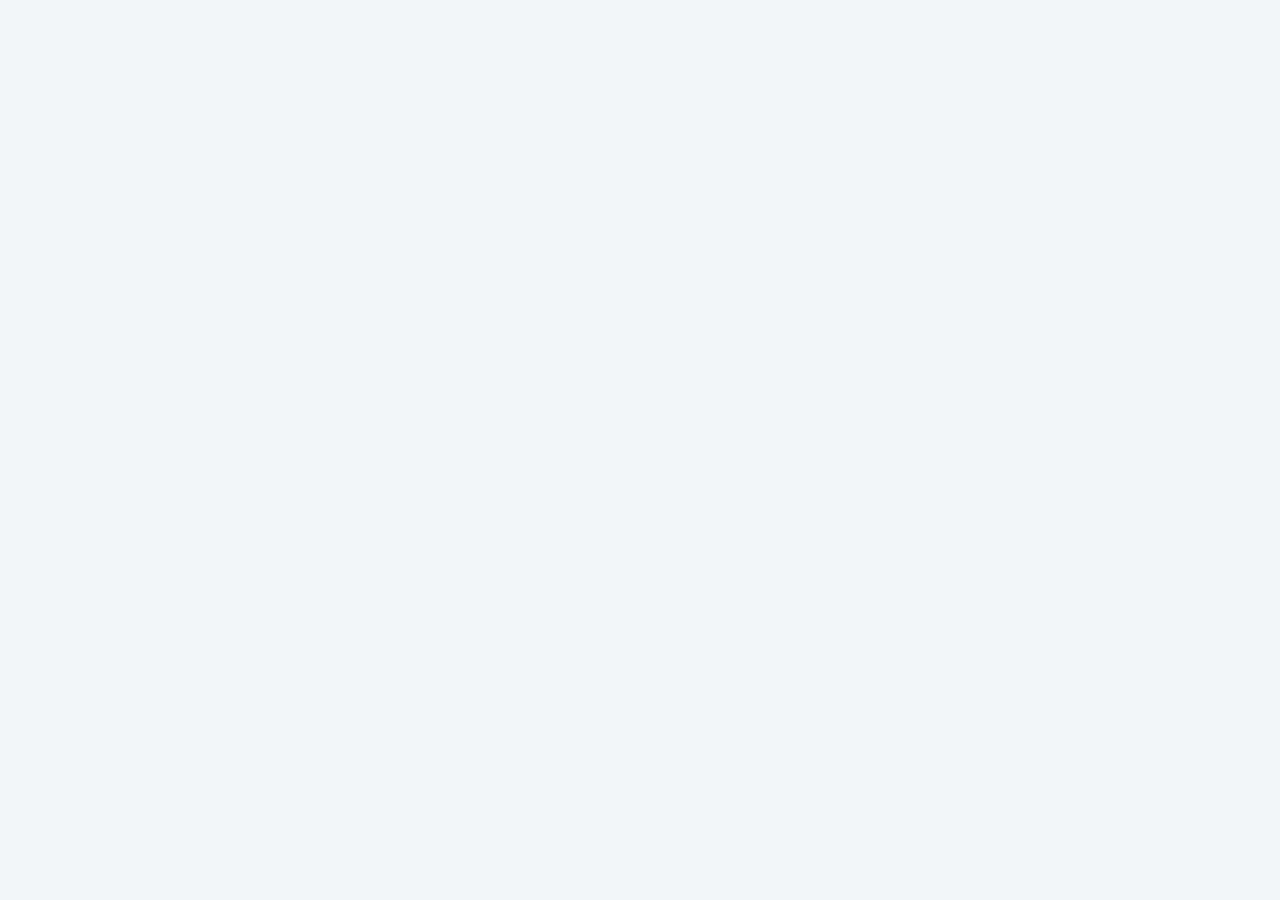
==== preview/index.html @ 12c71ebc "Add web preview" ====
<!doctype html>
<html lang="ru"><head><meta charset="utf-8"><meta name="viewport" content="width=device-width,initial-scale=1,viewport-fit=cover"><meta name="theme-color" content="#123f62"><title>ГНВП и ГОР</title>
<style>
:root{--bg:#f3f6f8;--card:#fff;--text:#15232d;--muted:#687985;--blue:#123f62;--blue2:#147bea;--green:#07963a;--red:#d71920;--line:#d9e2e8;--amber:#b76d00;--shadow:0 7px 24px rgba(13,38,54,.09)}*{box-sizing:border-box}body{margin:0;background:var(--bg);color:var(--text);font-family:system-ui,-apple-system,"Segoe UI",Roboto,Arial,sans-serif}.app{max-width:780px;margin:auto;min-height:100vh;padding-bottom:30px}.topbar{position:sticky;top:0;z-index:20;background:linear-gradient(135deg,#0f3857,var(--blue));color:#fff;padding:14px 16px;box-shadow:0 2px 11px rgba(0,0,0,.17)}.brand{font-size:20px;font-weight:850}.subtitle{font-size:12px;opacity:.85;margin-top:2px}.screen{padding:14px}.hero,.card,.settings,.qcard,.result,.review-item{background:#fff;border:1px solid var(--line);box-shadow:var(--shadow)}.hero{border-radius:18px;padding:17px;margin-bottom:13px;background:linear-gradient(135deg,#fff,#edf6fb)}.hero h1{margin:0 0 7px;font-size:23px}.hero p{margin:0;color:var(--muted);line-height:1.4}.grid{display:grid;grid-template-columns:1fr 1fr;gap:10px}.card{border-radius:16px;padding:15px;cursor:pointer;min-height:126px}.card h3{margin:7px 0 4px}.card p{font-size:13px;color:var(--muted);line-height:1.35;margin:0}.icon{font-size:27px}.section-title{font-weight:850;margin:16px 0 9px}.stats{display:grid;grid-template-columns:repeat(3,1fr);gap:8px}.stat{background:#fff;border:1px solid var(--line);border-radius:12px;padding:11px;text-align:center}.stat b{font-size:19px;display:block}.stat span{font-size:11px;color:var(--muted)}button{border:0;border-radius:12px;padding:12px 13px;font-size:14px;font-weight:800;cursor:pointer}.primary{background:var(--blue2);color:#fff}.secondary{background:#e7f0f7;color:var(--blue)}.ghost{background:#fff;border:1px solid var(--line)}.back{background:transparent;color:#fff;padding:0;margin-right:10px}.row{display:flex;gap:9px;align-items:center;flex-wrap:wrap}.settings{border-radius:16px;padding:16px}label{font-size:13px;font-weight:800;display:block;margin:12px 0 5px}select{width:100%;padding:12px;border-radius:10px;border:1px solid #cbd7df;background:#fff;font-size:15px}.qmeta{display:flex;justify-content:space-between;color:var(--muted);font-size:12px}.progress{height:7px;background:#dce5ea;border-radius:99px;overflow:hidden;margin:9px 0 13px}.bar{height:100%;background:var(--blue2)}.qcard{border-radius:18px;padding:16px}.qtext{font-size:18px;font-weight:850;line-height:1.36;margin-bottom:13px}.small{font-size:12px;color:var(--muted);line-height:1.38}.option{display:flex;gap:10px;align-items:flex-start;padding:11px;border:1px solid #d7e0e6;border-radius:12px;margin:8px 0;background:#fff;cursor:pointer}.option.selected{border-color:var(--blue2);background:#edf6ff}.option.correct{border-color:#42ad66;background:#eaf8ef}.option.wrong{border-color:#e78b8b;background:#fff0f0}.badge{min-width:28px;height:28px;border-radius:9px;display:grid;place-items:center;background:#eef2f4;font-weight:850}.option.selected .badge{background:var(--blue2);color:#fff}.otext{font-size:14px;line-height:1.38}.feedback{margin-top:12px;border-radius:12px;padding:12px;line-height:1.42;display:none}.feedback.show{display:block}.feedback.good{background:#e7f7ec;color:#075d2b;border:1px solid #a6d9b8}.feedback.bad{background:#fff0f0;color:#991b1b;border:1px solid #ebb0b0}.feedback.note{background:#fff7e5;color:#7a4d00;border:1px solid #edd19a}.actions{display:flex;gap:8px;margin-top:13px}.actions button{flex:1}.result{border-radius:18px;padding:18px;text-align:center}.score{font-size:44px;font-weight:900;color:var(--blue2)}.review-item{border-radius:13px;padding:12px;margin:9px 0;text-align:left}.pill{display:inline-block;border-radius:99px;padding:4px 8px;background:#eaf2f7;color:var(--blue);font-size:11px;font-weight:850}.visual{margin-top:12px;padding:9px;border:1px solid var(--line);border-radius:14px;background:#fff}.visual img{display:block;width:100%;height:auto;border-radius:10px}.visual-note{font-size:11px;color:var(--muted);margin:0 0 7px}.empty{text-align:center;color:var(--muted);padding:35px 12px}.source-note{font-size:11px;color:var(--muted);margin-top:12px;line-height:1.35}.wide{grid-column:1/-1;min-height:auto}@media(max-width:480px){.screen{padding:11px}.grid{gap:8px}.card{padding:13px;min-height:118px}.qtext{font-size:17px}.otext{font-size:13px}}
</style></head><body><div id="app" class="app"></div><script src="questions.js"></script><script>
const $=s=>document.querySelector(s), app=$('#app');
const state={screen:'home'};
const shuffle=a=>{a=[...a];for(let i=a.length-1;i>0;i--){const j=Math.floor(Math.random()*(i+1));[a[i],a[j]]=[a[j],a[i]]}return a};
const stats=()=>JSON.parse(localStorage.getItem('trainerStatsV2')||'{"practiceCorrect":0,"practiceWrong":0,"tests":0,"best":0,"wrongIds":[]}');
const saveStats=s=>localStorage.setItem('trainerStatsV2',JSON.stringify(s));
function esc(s){return String(s).replace(/[&<>"']/g,m=>({'&':'&amp;','<':'&lt;','>':'&gt;','"':'&quot;',"'":'&#039;'}[m]))}
function top(title,back=true){return `<div class="topbar"><div class="row">${back?'<button class="back" onclick="goHome()">‹ Назад</button>':''}<div><div class="brand">${esc(title)}</div><div class="subtitle">ГНВП + ГОР · 145 вопросов · офлайн</div></div></div></div>`}
function goHome(){state.screen='home';renderHome()}
function renderHome(){const s=stats();app.innerHTML=top('ГНВП и ГОР — тренажёр',false)+`<div class="screen"><div class="hero"><h1>Подготовка к проверке знаний</h1><p>Вопросы и варианты ответов загружены из исходного банка без переформулировки.</p></div><div class="grid"><div class="card" onclick="openPractice()"><div class="icon">✓</div><h3>Прорешивание</h3><p>Проверка сразу. При ошибке вопрос остаётся на экране — можно решить повторно.</p></div><div class="card" onclick="openTestSettings()"><div class="icon">▦</div><h3>Тест</h3><p>Случайные вопросы. Ответы и иллюстрации раскрываются только после завершения.</p></div><div class="card" onclick="startTicket()"><div class="icon">🎫</div><h3>Билет · 10</h3><p>10 случайных вопросов из общего банка 145. Каждый билет формируется заново.</p></div><div class="card" onclick="openMistakes()"><div class="icon">↻</div><h3>Ошибки</h3><p>Повторное прорешивание вопросов, где ранее были допущены ошибки.</p></div></div><div class="section-title">Статистика</div><div class="stats"><div class="stat"><b>${s.practiceCorrect}</b><span>верно в практике</span></div><div class="stat"><b>${s.tests}</b><span>тестов / билетов</span></div><div class="stat"><b>${s.best}%</b><span>лучший результат</span></div></div><div class="source-note">Важно: порядок вариантов внутри каждого вопроса сохранён как в исходном банке. Перемешиваются только сами вопросы.</div><div class="actions"><button class="ghost" onclick="resetProgress()">Сбросить прогресс</button></div></div>`}
function resetProgress(){if(confirm('Сбросить статистику и список ошибок?')){localStorage.removeItem('trainerStatsV2');renderHome()}}
function filterQuestions(f){return f==='ALL'?QUESTIONS:QUESTIONS.filter(q=>q.domain===f)}
function settingsBlock(action,title,practice=false){return top(title)+`<div class="screen"><div class="settings"><label>Раздел</label><select id="filter"><option value="ALL">Все вопросы — ГНВП + ГОР (145)</option><option value="ГНВП">Только ГНВП (120)</option><option value="ГОР">Только ГОР (25)</option></select>${practice?'<label>Порядок</label><select id="order"><option value="SEQ">По порядку</option><option value="RND">Случайно</option></select>':`<label>Количество вопросов</label><select id="count"><option>10</option><option>20</option><option selected>25</option><option>50</option><option>100</option><option>145</option></select>`}<div class="actions"><button class="primary" onclick="${action}">Начать</button></div></div></div>`}
function openPractice(){app.innerHTML=settingsBlock('startPractice()','Прорешивание',true)}
function startPractice(ids=null){state.mode='practice';state.index=0;state.answers={};let q;if(ids){q=QUESTIONS.filter(x=>ids.includes(x.id));q=shuffle(q)}else{const f=$('#filter')?.value||'ALL';q=filterQuestions(f);if(($('#order')?.value||'SEQ')==='RND')q=shuffle(q)}state.queue=q;if(!q.length){app.innerHTML=top('Ошибки')+'<div class="screen"><div class="empty">Ошибок пока нет.</div></div>';return}renderQuestion()}
function openMistakes(){startPractice(stats().wrongIds||[])}
function openTestSettings(){app.innerHTML=settingsBlock('startTest()','Тест')}
function startTest(){state.mode='test';state.index=0;state.answers={};const f=$('#filter').value;const pool=filterQuestions(f);const n=Math.min(parseInt($('#count').value),pool.length);state.queue=shuffle(pool).slice(0,n);renderQuestion()}
function startTicket(){state.mode='ticket';state.index=0;state.answers={};state.ticketNo=Math.floor(1000+Math.random()*9000);state.queue=shuffle(QUESTIONS).slice(0,10);renderQuestion()}
function visualHtml(q){return q.image?`<div class="visual"><div class="visual-note">Справочная иллюстрация после ответа. Текст вопроса и варианты берутся только из исходного банка.</div><img src="${q.image}" alt="Иллюстрация к вопросу"></div>`:''}
function renderQuestion(){const q=state.queue[state.index];state.currentSelected=new Set(state.answers[q.id]||[]);const pct=state.index/state.queue.length*100;const opts=q.options;app.innerHTML=top(state.mode==='practice'?'Прорешивание':state.mode==='ticket'?`Билет №${state.ticketNo}`:'Тест')+`<div class="screen"><div class="qmeta"><span>${q.domain} · №${q.number}</span><span>${state.index+1} / ${state.queue.length}</span></div><div class="progress"><div class="bar" style="width:${pct}%"></div></div><div class="qcard"><div class="qtext">${esc(q.question)}</div><div class="small">${q.correct.length>1?'Выберите все правильные варианты.':'Выберите один правильный вариант.'}</div><div id="options">${opts.map(o=>`<div class="option" data-id="${o.id}" onclick="toggleOption('${o.id}')"><span class="badge">${o.id}</span><span class="otext">${esc(o.text)}</span></div>`).join('')}</div><div id="feedback" class="feedback"></div><div id="visualSlot"></div><div class="actions"><button class="primary" onclick="submitCurrent()">${state.mode==='practice'?'Проверить':'Сохранить ответ'}</button>${state.mode==='practice'?'<button class="secondary" onclick="showCorrect()">Показать ответ</button>':''}</div>${state.mode!=='practice'&&state.index>0?'<div class="actions"><button class="ghost" onclick="prevQuestion()">Назад</button></div>':''}</div></div>`;paintSelection()}
function toggleOption(id){const q=state.queue[state.index];if(q.correct.length===1)state.currentSelected=new Set([id]);else state.currentSelected.has(id)?state.currentSelected.delete(id):state.currentSelected.add(id);paintSelection()}
function paintSelection(){document.querySelectorAll('.option').forEach(el=>el.classList.toggle('selected',state.currentSelected.has(el.dataset.id)))}
function sameSet(a,b){a=[...a].sort();b=[...b].sort();return a.length===b.length&&a.every((x,i)=>x===b[i])}
function selectedWrongReason(q,selected){if(q.correct.length>1)return q.wrongExplanation;const id=selected[0];const opt=q.options.find(o=>o.id===id);return opt?.feedback||q.wrongExplanation}
function showFeedback(kind,txt){const f=$('#feedback');f.className='feedback show '+kind;f.innerHTML=txt}
function markOptions(q,ok){document.querySelectorAll('.option').forEach(el=>{el.classList.remove('correct','wrong');if(ok&&q.correct.includes(el.dataset.id))el.classList.add('correct');if(!ok&&state.currentSelected.has(el.dataset.id))el.classList.add('wrong')})}
function submitCurrent(){const q=state.queue[state.index];const selected=[...state.currentSelected];if(!selected.length){showFeedback('note','Выберите вариант ответа.');return}if(state.mode==='practice'){const ok=sameSet(selected,q.correct);let s=stats();if(ok){s.practiceCorrect++;s.wrongIds=(s.wrongIds||[]).filter(id=>id!==q.id);saveStats(s);markOptions(q,true);showFeedback('good','Верно. '+esc(q.correctExplanation));$('#visualSlot').innerHTML=visualHtml(q);document.querySelector('.actions').innerHTML='<button class="primary" onclick="nextPractice()">Следующий вопрос</button>'}else{s.practiceWrong++;if(!s.wrongIds.includes(q.id))s.wrongIds.push(q.id);saveStats(s);markOptions(q,false);showFeedback('bad','Неверно. '+esc(selectedWrongReason(q,selected))+' Попробуйте ещё раз.');}return}state.answers[q.id]=selected;if(state.index<state.queue.length-1){state.index++;renderQuestion()}else finishExam()}
function showCorrect(){const q=state.queue[state.index];document.querySelectorAll('.option').forEach(el=>{if(q.correct.includes(el.dataset.id))el.classList.add('correct')});showFeedback('note','Правильный ответ показан зелёным. Можно выбрать его и проверить ещё раз.');$('#visualSlot').innerHTML=visualHtml(q)}
function nextPractice(){if(state.index<state.queue.length-1){state.index++;renderQuestion()}else app.innerHTML=top('Прорешивание')+'<div class="screen"><div class="result"><div class="score">Готово</div><p>Вы дошли до конца выбранного набора.</p><div class="actions"><button class="primary" onclick="goHome()">На главную</button></div></div></div>'}
function prevQuestion(){if(state.index>0){state.index--;renderQuestion()}}
function finishExam(){let correct=0,wrong=[];state.queue.forEach(q=>{const a=state.answers[q.id]||[];if(sameSet(a,q.correct))correct++;else wrong.push({q,a})});const pct=Math.round(correct/state.queue.length*100);let s=stats();s.tests++;s.best=Math.max(s.best||0,pct);wrong.forEach(x=>{if(!s.wrongIds.includes(x.q.id))s.wrongIds.push(x.q.id)});saveStats(s);app.innerHTML=top(state.mode==='ticket'?`Билет №${state.ticketNo}`:'Результат')+`<div class="screen"><div class="result"><div class="score">${pct}%</div><h2>${correct} из ${state.queue.length}</h2><div class="actions"><button class="primary" onclick="${state.mode==='ticket'?'startTicket()':'openTestSettings()'}">${state.mode==='ticket'?'Новый билет':'Новый тест'}</button><button class="secondary" onclick="goHome()">На главную</button></div></div>${wrong.length?`<div class="section-title">Разбор ошибок</div>${wrong.map(reviewHtml).join('')}`:'<div class="hero" style="margin-top:13px"><b>Ошибок нет.</b></div>'}</div>`}
function reviewHtml(x){const q=x.q,chosen=x.a.map(id=>q.options.find(o=>o.id===id)).filter(Boolean),corr=q.correct.map(id=>q.options.find(o=>o.id===id)).filter(Boolean);return `<div class="review-item"><span class="pill">${q.domain} · №${q.number}</span><b style="display:block;margin-top:6px">${esc(q.question)}</b><div class="small"><b>Ваш ответ:</b> ${chosen.length?chosen.map(o=>o.id+' — '+esc(o.text)).join('; '):'нет ответа'}</div><div class="small"><b>Правильно:</b> ${corr.map(o=>o.id+' — '+esc(o.text)).join('; ')}</div><div class="small" style="margin-top:5px">${esc(q.wrongExplanation)}</div>${visualHtml(q)}</div>`}
renderHome();
</script></body></html>
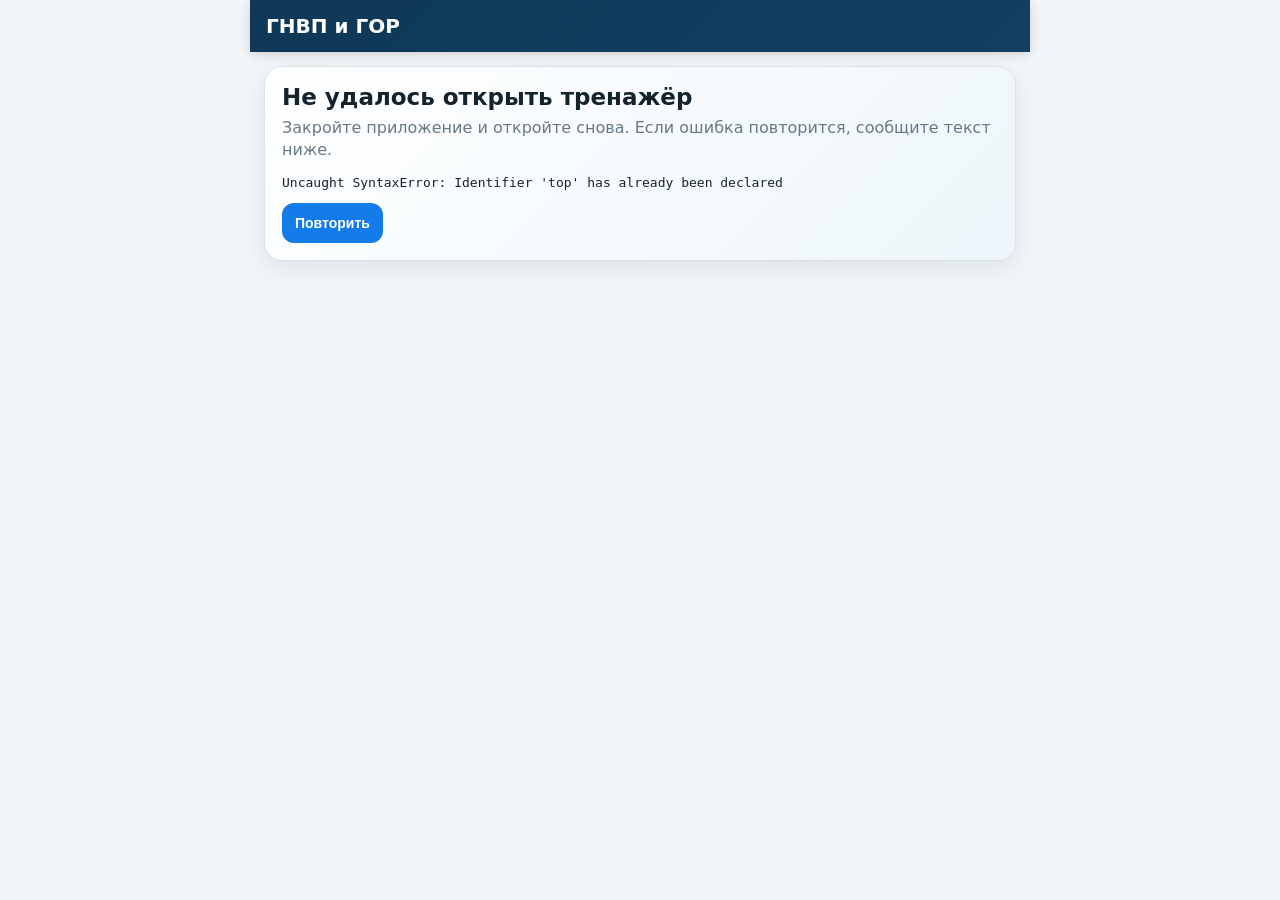
==== commit 142c3362: "Apply startup recovery to web preview" ====
--- a/preview/index.html
+++ b/preview/index.html
@@ -1,39 +1,64 @@
-<!doctype html>
-<html lang="ru"><head><meta charset="utf-8"><meta name="viewport" content="width=device-width,initial-scale=1,viewport-fit=cover"><meta name="theme-color" content="#123f62"><title>ГНВП и ГОР</title>
-<style>
-:root{--bg:#f3f6f8;--card:#fff;--text:#15232d;--muted:#687985;--blue:#123f62;--blue2:#147bea;--green:#07963a;--red:#d71920;--line:#d9e2e8;--amber:#b76d00;--shadow:0 7px 24px rgba(13,38,54,.09)}*{box-sizing:border-box}body{margin:0;background:var(--bg);color:var(--text);font-family:system-ui,-apple-system,"Segoe UI",Roboto,Arial,sans-serif}.app{max-width:780px;margin:auto;min-height:100vh;padding-bottom:30px}.topbar{position:sticky;top:0;z-index:20;background:linear-gradient(135deg,#0f3857,var(--blue));color:#fff;padding:14px 16px;box-shadow:0 2px 11px rgba(0,0,0,.17)}.brand{font-size:20px;font-weight:850}.subtitle{font-size:12px;opacity:.85;margin-top:2px}.screen{padding:14px}.hero,.card,.settings,.qcard,.result,.review-item{background:#fff;border:1px solid var(--line);box-shadow:var(--shadow)}.hero{border-radius:18px;padding:17px;margin-bottom:13px;background:linear-gradient(135deg,#fff,#edf6fb)}.hero h1{margin:0 0 7px;font-size:23px}.hero p{margin:0;color:var(--muted);line-height:1.4}.grid{display:grid;grid-template-columns:1fr 1fr;gap:10px}.card{border-radius:16px;padding:15px;cursor:pointer;min-height:126px}.card h3{margin:7px 0 4px}.card p{font-size:13px;color:var(--muted);line-height:1.35;margin:0}.icon{font-size:27px}.section-title{font-weight:850;margin:16px 0 9px}.stats{display:grid;grid-template-columns:repeat(3,1fr);gap:8px}.stat{background:#fff;border:1px solid var(--line);border-radius:12px;padding:11px;text-align:center}.stat b{font-size:19px;display:block}.stat span{font-size:11px;color:var(--muted)}button{border:0;border-radius:12px;padding:12px 13px;font-size:14px;font-weight:800;cursor:pointer}.primary{background:var(--blue2);color:#fff}.secondary{background:#e7f0f7;color:var(--blue)}.ghost{background:#fff;border:1px solid var(--line)}.back{background:transparent;color:#fff;padding:0;margin-right:10px}.row{display:flex;gap:9px;align-items:center;flex-wrap:wrap}.settings{border-radius:16px;padding:16px}label{font-size:13px;font-weight:800;display:block;margin:12px 0 5px}select{width:100%;padding:12px;border-radius:10px;border:1px solid #cbd7df;background:#fff;font-size:15px}.qmeta{display:flex;justify-content:space-between;color:var(--muted);font-size:12px}.progress{height:7px;background:#dce5ea;border-radius:99px;overflow:hidden;margin:9px 0 13px}.bar{height:100%;background:var(--blue2)}.qcard{border-radius:18px;padding:16px}.qtext{font-size:18px;font-weight:850;line-height:1.36;margin-bottom:13px}.small{font-size:12px;color:var(--muted);line-height:1.38}.option{display:flex;gap:10px;align-items:flex-start;padding:11px;border:1px solid #d7e0e6;border-radius:12px;margin:8px 0;background:#fff;cursor:pointer}.option.selected{border-color:var(--blue2);background:#edf6ff}.option.correct{border-color:#42ad66;background:#eaf8ef}.option.wrong{border-color:#e78b8b;background:#fff0f0}.badge{min-width:28px;height:28px;border-radius:9px;display:grid;place-items:center;background:#eef2f4;font-weight:850}.option.selected .badge{background:var(--blue2);color:#fff}.otext{font-size:14px;line-height:1.38}.feedback{margin-top:12px;border-radius:12px;padding:12px;line-height:1.42;display:none}.feedback.show{display:block}.feedback.good{background:#e7f7ec;color:#075d2b;border:1px solid #a6d9b8}.feedback.bad{background:#fff0f0;color:#991b1b;border:1px solid #ebb0b0}.feedback.note{background:#fff7e5;color:#7a4d00;border:1px solid #edd19a}.actions{display:flex;gap:8px;margin-top:13px}.actions button{flex:1}.result{border-radius:18px;padding:18px;text-align:center}.score{font-size:44px;font-weight:900;color:var(--blue2)}.review-item{border-radius:13px;padding:12px;margin:9px 0;text-align:left}.pill{display:inline-block;border-radius:99px;padding:4px 8px;background:#eaf2f7;color:var(--blue);font-size:11px;font-weight:850}.visual{margin-top:12px;padding:9px;border:1px solid var(--line);border-radius:14px;background:#fff}.visual img{display:block;width:100%;height:auto;border-radius:10px}.visual-note{font-size:11px;color:var(--muted);margin:0 0 7px}.empty{text-align:center;color:var(--muted);padding:35px 12px}.source-note{font-size:11px;color:var(--muted);margin-top:12px;line-height:1.35}.wide{grid-column:1/-1;min-height:auto}@media(max-width:480px){.screen{padding:11px}.grid{gap:8px}.card{padding:13px;min-height:118px}.qtext{font-size:17px}.otext{font-size:13px}}
-</style></head><body><div id="app" class="app"></div><script src="questions.js"></script><script>
-const $=s=>document.querySelector(s), app=$('#app');
-const state={screen:'home'};
-const shuffle=a=>{a=[...a];for(let i=a.length-1;i>0;i--){const j=Math.floor(Math.random()*(i+1));[a[i],a[j]]=[a[j],a[i]]}return a};
-const stats=()=>JSON.parse(localStorage.getItem('trainerStatsV2')||'{"practiceCorrect":0,"practiceWrong":0,"tests":0,"best":0,"wrongIds":[]}');
-const saveStats=s=>localStorage.setItem('trainerStatsV2',JSON.stringify(s));
-function esc(s){return String(s).replace(/[&<>"']/g,m=>({'&':'&amp;','<':'&lt;','>':'&gt;','"':'&quot;',"'":'&#039;'}[m]))}
-function top(title,back=true){return `<div class="topbar"><div class="row">${back?'<button class="back" onclick="goHome()">‹ Назад</button>':''}<div><div class="brand">${esc(title)}</div><div class="subtitle">ГНВП + ГОР · 145 вопросов · офлайн</div></div></div></div>`}
-function goHome(){state.screen='home';renderHome()}
-function renderHome(){const s=stats();app.innerHTML=top('ГНВП и ГОР — тренажёр',false)+`<div class="screen"><div class="hero"><h1>Подготовка к проверке знаний</h1><p>Вопросы и варианты ответов загружены из исходного банка без переформулировки.</p></div><div class="grid"><div class="card" onclick="openPractice()"><div class="icon">✓</div><h3>Прорешивание</h3><p>Проверка сразу. При ошибке вопрос остаётся на экране — можно решить повторно.</p></div><div class="card" onclick="openTestSettings()"><div class="icon">▦</div><h3>Тест</h3><p>Случайные вопросы. Ответы и иллюстрации раскрываются только после завершения.</p></div><div class="card" onclick="startTicket()"><div class="icon">🎫</div><h3>Билет · 10</h3><p>10 случайных вопросов из общего банка 145. Каждый билет формируется заново.</p></div><div class="card" onclick="openMistakes()"><div class="icon">↻</div><h3>Ошибки</h3><p>Повторное прорешивание вопросов, где ранее были допущены ошибки.</p></div></div><div class="section-title">Статистика</div><div class="stats"><div class="stat"><b>${s.practiceCorrect}</b><span>верно в практике</span></div><div class="stat"><b>${s.tests}</b><span>тестов / билетов</span></div><div class="stat"><b>${s.best}%</b><span>лучший результат</span></div></div><div class="source-note">Важно: порядок вариантов внутри каждого вопроса сохранён как в исходном банке. Перемешиваются только сами вопросы.</div><div class="actions"><button class="ghost" onclick="resetProgress()">Сбросить прогресс</button></div></div>`}
-function resetProgress(){if(confirm('Сбросить статистику и список ошибок?')){localStorage.removeItem('trainerStatsV2');renderHome()}}
-function filterQuestions(f){return f==='ALL'?QUESTIONS:QUESTIONS.filter(q=>q.domain===f)}
-function settingsBlock(action,title,practice=false){return top(title)+`<div class="screen"><div class="settings"><label>Раздел</label><select id="filter"><option value="ALL">Все вопросы — ГНВП + ГОР (145)</option><option value="ГНВП">Только ГНВП (120)</option><option value="ГОР">Только ГОР (25)</option></select>${practice?'<label>Порядок</label><select id="order"><option value="SEQ">По порядку</option><option value="RND">Случайно</option></select>':`<label>Количество вопросов</label><select id="count"><option>10</option><option>20</option><option selected>25</option><option>50</option><option>100</option><option>145</option></select>`}<div class="actions"><button class="primary" onclick="${action}">Начать</button></div></div></div>`}
-function openPractice(){app.innerHTML=settingsBlock('startPractice()','Прорешивание',true)}
-function startPractice(ids=null){state.mode='practice';state.index=0;state.answers={};let q;if(ids){q=QUESTIONS.filter(x=>ids.includes(x.id));q=shuffle(q)}else{const f=$('#filter')?.value||'ALL';q=filterQuestions(f);if(($('#order')?.value||'SEQ')==='RND')q=shuffle(q)}state.queue=q;if(!q.length){app.innerHTML=top('Ошибки')+'<div class="screen"><div class="empty">Ошибок пока нет.</div></div>';return}renderQuestion()}
-function openMistakes(){startPractice(stats().wrongIds||[])}
-function openTestSettings(){app.innerHTML=settingsBlock('startTest()','Тест')}
-function startTest(){state.mode='test';state.index=0;state.answers={};const f=$('#filter').value;const pool=filterQuestions(f);const n=Math.min(parseInt($('#count').value),pool.length);state.queue=shuffle(pool).slice(0,n);renderQuestion()}
-function startTicket(){state.mode='ticket';state.index=0;state.answers={};state.ticketNo=Math.floor(1000+Math.random()*9000);state.queue=shuffle(QUESTIONS).slice(0,10);renderQuestion()}
-function visualHtml(q){return q.image?`<div class="visual"><div class="visual-note">Справочная иллюстрация после ответа. Текст вопроса и варианты берутся только из исходного банка.</div><img src="${q.image}" alt="Иллюстрация к вопросу"></div>`:''}
-function renderQuestion(){const q=state.queue[state.index];state.currentSelected=new Set(state.answers[q.id]||[]);const pct=state.index/state.queue.length*100;const opts=q.options;app.innerHTML=top(state.mode==='practice'?'Прорешивание':state.mode==='ticket'?`Билет №${state.ticketNo}`:'Тест')+`<div class="screen"><div class="qmeta"><span>${q.domain} · №${q.number}</span><span>${state.index+1} / ${state.queue.length}</span></div><div class="progress"><div class="bar" style="width:${pct}%"></div></div><div class="qcard"><div class="qtext">${esc(q.question)}</div><div class="small">${q.correct.length>1?'Выберите все правильные варианты.':'Выберите один правильный вариант.'}</div><div id="options">${opts.map(o=>`<div class="option" data-id="${o.id}" onclick="toggleOption('${o.id}')"><span class="badge">${o.id}</span><span class="otext">${esc(o.text)}</span></div>`).join('')}</div><div id="feedback" class="feedback"></div><div id="visualSlot"></div><div class="actions"><button class="primary" onclick="submitCurrent()">${state.mode==='practice'?'Проверить':'Сохранить ответ'}</button>${state.mode==='practice'?'<button class="secondary" onclick="showCorrect()">Показать ответ</button>':''}</div>${state.mode!=='practice'&&state.index>0?'<div class="actions"><button class="ghost" onclick="prevQuestion()">Назад</button></div>':''}</div></div>`;paintSelection()}
-function toggleOption(id){const q=state.queue[state.index];if(q.correct.length===1)state.currentSelected=new Set([id]);else state.currentSelected.has(id)?state.currentSelected.delete(id):state.currentSelected.add(id);paintSelection()}
-function paintSelection(){document.querySelectorAll('.option').forEach(el=>el.classList.toggle('selected',state.currentSelected.has(el.dataset.id)))}
-function sameSet(a,b){a=[...a].sort();b=[...b].sort();return a.length===b.length&&a.every((x,i)=>x===b[i])}
-function selectedWrongReason(q,selected){if(q.correct.length>1)return q.wrongExplanation;const id=selected[0];const opt=q.options.find(o=>o.id===id);return opt?.feedback||q.wrongExplanation}
-function showFeedback(kind,txt){const f=$('#feedback');f.className='feedback show '+kind;f.innerHTML=txt}
-function markOptions(q,ok){document.querySelectorAll('.option').forEach(el=>{el.classList.remove('correct','wrong');if(ok&&q.correct.includes(el.dataset.id))el.classList.add('correct');if(!ok&&state.currentSelected.has(el.dataset.id))el.classList.add('wrong')})}
-function submitCurrent(){const q=state.queue[state.index];const selected=[...state.currentSelected];if(!selected.length){showFeedback('note','Выберите вариант ответа.');return}if(state.mode==='practice'){const ok=sameSet(selected,q.correct);let s=stats();if(ok){s.practiceCorrect++;s.wrongIds=(s.wrongIds||[]).filter(id=>id!==q.id);saveStats(s);markOptions(q,true);showFeedback('good','Верно. '+esc(q.correctExplanation));$('#visualSlot').innerHTML=visualHtml(q);document.querySelector('.actions').innerHTML='<button class="primary" onclick="nextPractice()">Следующий вопрос</button>'}else{s.practiceWrong++;if(!s.wrongIds.includes(q.id))s.wrongIds.push(q.id);saveStats(s);markOptions(q,false);showFeedback('bad','Неверно. '+esc(selectedWrongReason(q,selected))+' Попробуйте ещё раз.');}return}state.answers[q.id]=selected;if(state.index<state.queue.length-1){state.index++;renderQuestion()}else finishExam()}
-function showCorrect(){const q=state.queue[state.index];document.querySelectorAll('.option').forEach(el=>{if(q.correct.includes(el.dataset.id))el.classList.add('correct')});showFeedback('note','Правильный ответ показан зелёным. Можно выбрать его и проверить ещё раз.');$('#visualSlot').innerHTML=visualHtml(q)}
-function nextPractice(){if(state.index<state.queue.length-1){state.index++;renderQuestion()}else app.innerHTML=top('Прорешивание')+'<div class="screen"><div class="result"><div class="score">Готово</div><p>Вы дошли до конца выбранного набора.</p><div class="actions"><button class="primary" onclick="goHome()">На главную</button></div></div></div>'}
-function prevQuestion(){if(state.index>0){state.index--;renderQuestion()}}
-function finishExam(){let correct=0,wrong=[];state.queue.forEach(q=>{const a=state.answers[q.id]||[];if(sameSet(a,q.correct))correct++;else wrong.push({q,a})});const pct=Math.round(correct/state.queue.length*100);let s=stats();s.tests++;s.best=Math.max(s.best||0,pct);wrong.forEach(x=>{if(!s.wrongIds.includes(x.q.id))s.wrongIds.push(x.q.id)});saveStats(s);app.innerHTML=top(state.mode==='ticket'?`Билет №${state.ticketNo}`:'Результат')+`<div class="screen"><div class="result"><div class="score">${pct}%</div><h2>${correct} из ${state.queue.length}</h2><div class="actions"><button class="primary" onclick="${state.mode==='ticket'?'startTicket()':'openTestSettings()'}">${state.mode==='ticket'?'Новый билет':'Новый тест'}</button><button class="secondary" onclick="goHome()">На главную</button></div></div>${wrong.length?`<div class="section-title">Разбор ошибок</div>${wrong.map(reviewHtml).join('')}`:'<div class="hero" style="margin-top:13px"><b>Ошибок нет.</b></div>'}</div>`}
-function reviewHtml(x){const q=x.q,chosen=x.a.map(id=>q.options.find(o=>o.id===id)).filter(Boolean),corr=q.correct.map(id=>q.options.find(o=>o.id===id)).filter(Boolean);return `<div class="review-item"><span class="pill">${q.domain} · №${q.number}</span><b style="display:block;margin-top:6px">${esc(q.question)}</b><div class="small"><b>Ваш ответ:</b> ${chosen.length?chosen.map(o=>o.id+' — '+esc(o.text)).join('; '):'нет ответа'}</div><div class="small"><b>Правильно:</b> ${corr.map(o=>o.id+' — '+esc(o.text)).join('; ')}</div><div class="small" style="margin-top:5px">${esc(q.wrongExplanation)}</div>${visualHtml(q)}</div>`}
-renderHome();
+<!doctype html>
+<html lang="ru"><head><meta charset="utf-8"><meta name="viewport" content="width=device-width,initial-scale=1,viewport-fit=cover"><meta name="theme-color" content="#123f62"><title>ГНВП и ГОР</title>
+<style>
+:root{--bg:#f3f6f8;--card:#fff;--text:#15232d;--muted:#687985;--blue:#123f62;--blue2:#147bea;--green:#07963a;--red:#d71920;--line:#d9e2e8;--amber:#b76d00;--shadow:0 7px 24px rgba(13,38,54,.09)}*{box-sizing:border-box}body{margin:0;background:var(--bg);color:var(--text);font-family:system-ui,-apple-system,"Segoe UI",Roboto,Arial,sans-serif}.app{max-width:780px;margin:auto;min-height:100vh;padding-bottom:30px}.topbar{position:sticky;top:0;z-index:20;background:linear-gradient(135deg,#0f3857,var(--blue));color:#fff;padding:14px 16px;box-shadow:0 2px 11px rgba(0,0,0,.17)}.brand{font-size:20px;font-weight:850}.subtitle{font-size:12px;opacity:.85;margin-top:2px}.screen{padding:14px}.hero,.card,.settings,.qcard,.result,.review-item{background:#fff;border:1px solid var(--line);box-shadow:var(--shadow)}.hero{border-radius:18px;padding:17px;margin-bottom:13px;background:linear-gradient(135deg,#fff,#edf6fb)}.hero h1{margin:0 0 7px;font-size:23px}.hero p{margin:0;color:var(--muted);line-height:1.4}.grid{display:grid;grid-template-columns:1fr 1fr;gap:10px}.card{border-radius:16px;padding:15px;cursor:pointer;min-height:126px}.card h3{margin:7px 0 4px}.card p{font-size:13px;color:var(--muted);line-height:1.35;margin:0}.icon{font-size:27px}.section-title{font-weight:850;margin:16px 0 9px}.stats{display:grid;grid-template-columns:repeat(3,1fr);gap:8px}.stat{background:#fff;border:1px solid var(--line);border-radius:12px;padding:11px;text-align:center}.stat b{font-size:19px;display:block}.stat span{font-size:11px;color:var(--muted)}button{border:0;border-radius:12px;padding:12px 13px;font-size:14px;font-weight:800;cursor:pointer}.primary{background:var(--blue2);color:#fff}.secondary{background:#e7f0f7;color:var(--blue)}.ghost{background:#fff;border:1px solid var(--line)}.back{background:transparent;color:#fff;padding:0;margin-right:10px}.row{display:flex;gap:9px;align-items:center;flex-wrap:wrap}.settings{border-radius:16px;padding:16px}label{font-size:13px;font-weight:800;display:block;margin:12px 0 5px}select{width:100%;padding:12px;border-radius:10px;border:1px solid #cbd7df;background:#fff;font-size:15px}.qmeta{display:flex;justify-content:space-between;color:var(--muted);font-size:12px}.progress{height:7px;background:#dce5ea;border-radius:99px;overflow:hidden;margin:9px 0 13px}.bar{height:100%;background:var(--blue2)}.qcard{border-radius:18px;padding:16px}.qtext{font-size:18px;font-weight:850;line-height:1.36;margin-bottom:13px}.small{font-size:12px;color:var(--muted);line-height:1.38}.option{display:flex;gap:10px;align-items:flex-start;padding:11px;border:1px solid #d7e0e6;border-radius:12px;margin:8px 0;background:#fff;cursor:pointer}.option.selected{border-color:var(--blue2);background:#edf6ff}.option.correct{border-color:#42ad66;background:#eaf8ef}.option.wrong{border-color:#e78b8b;background:#fff0f0}.badge{min-width:28px;height:28px;border-radius:9px;display:grid;place-items:center;background:#eef2f4;font-weight:850}.option.selected .badge{background:var(--blue2);color:#fff}.otext{font-size:14px;line-height:1.38}.feedback{margin-top:12px;border-radius:12px;padding:12px;line-height:1.42;display:none}.feedback.show{display:block}.feedback.good{background:#e7f7ec;color:#075d2b;border:1px solid #a6d9b8}.feedback.bad{background:#fff0f0;color:#991b1b;border:1px solid #ebb0b0}.feedback.note{background:#fff7e5;color:#7a4d00;border:1px solid #edd19a}.actions{display:flex;gap:8px;margin-top:13px}.actions button{flex:1}.result{border-radius:18px;padding:18px;text-align:center}.score{font-size:44px;font-weight:900;color:var(--blue2)}.review-item{border-radius:13px;padding:12px;margin:9px 0;text-align:left}.pill{display:inline-block;border-radius:99px;padding:4px 8px;background:#eaf2f7;color:var(--blue);font-size:11px;font-weight:850}.visual{margin-top:12px;padding:9px;border:1px solid var(--line);border-radius:14px;background:#fff}.visual img{display:block;width:100%;height:auto;border-radius:10px}.visual-note{font-size:11px;color:var(--muted);margin:0 0 7px}.empty{text-align:center;color:var(--muted);padding:35px 12px}.source-note{font-size:11px;color:var(--muted);margin-top:12px;line-height:1.35}.wide{grid-column:1/-1;min-height:auto}@media(max-width:480px){.screen{padding:11px}.grid{gap:8px}.card{padding:13px;min-height:118px}.qtext{font-size:17px}.otext{font-size:13px}}
+</style></head><body><div id="app" class="app"><div class="topbar"><div class="brand">ГНВП и ГОР — тренажёр</div></div><div class="screen"><div class="hero"><h1>Загрузка тренажёра…</h1><p>Открываем вопросы и ответы.</p></div></div></div><script>
+(function(){
+  window.__trainerReady=false;
+  function startupError(message){
+    var root=document.getElementById('app');
+    if(!root)return;
+    root.innerHTML='<div class="topbar"><div class="brand">ГНВП и ГОР</div></div><div class="screen"><div class="hero"><h1>Не удалось открыть тренажёр</h1><p>Закройте приложение и откройте снова. Если ошибка повторится, сообщите текст ниже.</p><pre id="startup-detail" style="white-space:pre-wrap;overflow-wrap:break-word"></pre><button class="primary" onclick="location.reload()">Повторить</button></div></div>';
+    document.getElementById('startup-detail').textContent=message;
+  }
+  window.addEventListener('error',function(e){if(!window.__trainerReady)startupError(e.message||'Ошибка загрузки файлов приложения');});
+  window.setTimeout(function(){if(!window.__trainerReady)startupError('Запуск страницы не завершён. Проверьте обновление Android System WebView.');},8000);
+})();
+</script><script src="questions.js"></script><script>
+const $=s=>document.querySelector(s), app=$('#app');
+const state={screen:'home'};
+const shuffle=a=>{a=[...a];for(let i=a.length-1;i>0;i--){const j=Math.floor(Math.random()*(i+1));[a[i],a[j]]=[a[j],a[i]]}return a};
+const emptyStats=()=>({practiceCorrect:0,practiceWrong:0,tests:0,best:0,wrongIds:[]});
+let memoryStats=emptyStats();
+function stats(){
+  let s=memoryStats;
+  try { const raw=localStorage.getItem('trainerStatsV2'); if(raw) s=JSON.parse(raw); } catch(e) {}
+  if(!s||typeof s!=='object'||Array.isArray(s))s=emptyStats();
+  const safe=emptyStats();
+  ['practiceCorrect','practiceWrong','tests','best'].forEach(k=>{if(typeof s[k]==='number'&&isFinite(s[k])&&s[k]>=0)safe[k]=s[k]});
+  safe.wrongIds=Array.isArray(s.wrongIds)?s.wrongIds.filter(id=>typeof id==='string'):[];
+  memoryStats=safe;
+  return safe;
+}
+function saveStats(s){memoryStats=s;try{localStorage.setItem('trainerStatsV2',JSON.stringify(s))}catch(e){}}
+function clearStats(){memoryStats=emptyStats();try{localStorage.removeItem('trainerStatsV2')}catch(e){}}
+function esc(s){return String(s).replace(/[&<>"']/g,m=>({'&':'&amp;','<':'&lt;','>':'&gt;','"':'&quot;',"'":'&#039;'}[m]))}
+function top(title,back=true){return `<div class="topbar"><div class="row">${back?'<button class="back" onclick="goHome()">‹ Назад</button>':''}<div><div class="brand">${esc(title)}</div><div class="subtitle">ГНВП + ГОР · 145 вопросов · офлайн</div></div></div></div>`}
+function goHome(){state.screen='home';renderHome()}
+function renderHome(){const s=stats();app.innerHTML=top('ГНВП и ГОР — тренажёр',false)+`<div class="screen"><div class="hero"><h1>Подготовка к проверке знаний</h1><p>Вопросы и варианты ответов загружены из исходного банка без переформулировки.</p></div><div class="grid"><div class="card" onclick="openPractice()"><div class="icon">✓</div><h3>Прорешивание</h3><p>Проверка сразу. При ошибке вопрос остаётся на экране — можно решить повторно.</p></div><div class="card" onclick="openTestSettings()"><div class="icon">▦</div><h3>Тест</h3><p>Случайные вопросы. Ответы и иллюстрации раскрываются только после завершения.</p></div><div class="card" onclick="startTicket()"><div class="icon">🎫</div><h3>Билет · 10</h3><p>10 случайных вопросов из общего банка 145. Каждый билет формируется заново.</p></div><div class="card" onclick="openMistakes()"><div class="icon">↻</div><h3>Ошибки</h3><p>Повторное прорешивание вопросов, где ранее были допущены ошибки.</p></div></div><div class="section-title">Статистика</div><div class="stats"><div class="stat"><b>${s.practiceCorrect}</b><span>верно в практике</span></div><div class="stat"><b>${s.tests}</b><span>тестов / билетов</span></div><div class="stat"><b>${s.best}%</b><span>лучший результат</span></div></div><div class="source-note">Важно: порядок вариантов внутри каждого вопроса сохранён как в исходном банке. Перемешиваются только сами вопросы.</div><div class="actions"><button class="ghost" onclick="resetProgress()">Сбросить прогресс</button></div></div>`}
+function resetProgress(){if(confirm('Сбросить статистику и список ошибок?')){clearStats();renderHome()}}
+function filterQuestions(f){return f==='ALL'?QUESTIONS:QUESTIONS.filter(q=>q.domain===f)}
+function settingsBlock(action,title,practice=false){return top(title)+`<div class="screen"><div class="settings"><label>Раздел</label><select id="filter"><option value="ALL">Все вопросы — ГНВП + ГОР (145)</option><option value="ГНВП">Только ГНВП (120)</option><option value="ГОР">Только ГОР (25)</option></select>${practice?'<label>Порядок</label><select id="order"><option value="SEQ">По порядку</option><option value="RND">Случайно</option></select>':`<label>Количество вопросов</label><select id="count"><option>10</option><option>20</option><option selected>25</option><option>50</option><option>100</option><option>145</option></select>`}<div class="actions"><button class="primary" onclick="${action}">Начать</button></div></div></div>`}
+function openPractice(){app.innerHTML=settingsBlock('startPractice()','Прорешивание',true)}
+function startPractice(ids=null){state.mode='practice';state.index=0;state.answers={};let q;if(ids){q=QUESTIONS.filter(x=>ids.includes(x.id));q=shuffle(q)}else{const f=($('#filter')?$('#filter').value:'ALL');q=filterQuestions(f);if((($('#order')?$('#order').value:'SEQ'))==='RND')q=shuffle(q)}state.queue=q;if(!q.length){app.innerHTML=top('Ошибки')+'<div class="screen"><div class="empty">Ошибок пока нет.</div></div>';return}renderQuestion()}
+function openMistakes(){startPractice(stats().wrongIds||[])}
+function openTestSettings(){app.innerHTML=settingsBlock('startTest()','Тест')}
+function startTest(){state.mode='test';state.index=0;state.answers={};const f=$('#filter').value;const pool=filterQuestions(f);const n=Math.min(parseInt($('#count').value),pool.length);state.queue=shuffle(pool).slice(0,n);renderQuestion()}
+function startTicket(){state.mode='ticket';state.index=0;state.answers={};state.ticketNo=Math.floor(1000+Math.random()*9000);state.queue=shuffle(QUESTIONS).slice(0,10);renderQuestion()}
+function visualHtml(q){return q.image?`<div class="visual"><div class="visual-note">Справочная иллюстрация после ответа. Текст вопроса и варианты берутся только из исходного банка.</div><img src="${q.image}" alt="Иллюстрация к вопросу"></div>`:''}
+function renderQuestion(){const q=state.queue[state.index];state.currentSelected=new Set(state.answers[q.id]||[]);const pct=state.index/state.queue.length*100;const opts=q.options;app.innerHTML=top(state.mode==='practice'?'Прорешивание':state.mode==='ticket'?`Билет №${state.ticketNo}`:'Тест')+`<div class="screen"><div class="qmeta"><span>${q.domain} · №${q.number}</span><span>${state.index+1} / ${state.queue.length}</span></div><div class="progress"><div class="bar" style="width:${pct}%"></div></div><div class="qcard"><div class="qtext">${esc(q.question)}</div><div class="small">${q.correct.length>1?'Выберите все правильные варианты.':'Выберите один правильный вариант.'}</div><div id="options">${opts.map(o=>`<div class="option" data-id="${o.id}" onclick="toggleOption('${o.id}')"><span class="badge">${o.id}</span><span class="otext">${esc(o.text)}</span></div>`).join('')}</div><div id="feedback" class="feedback"></div><div id="visualSlot"></div><div class="actions"><button class="primary" onclick="submitCurrent()">${state.mode==='practice'?'Проверить':'Сохранить ответ'}</button>${state.mode==='practice'?'<button class="secondary" onclick="showCorrect()">Показать ответ</button>':''}</div>${state.mode!=='practice'&&state.index>0?'<div class="actions"><button class="ghost" onclick="prevQuestion()">Назад</button></div>':''}</div></div>`;paintSelection()}
+function toggleOption(id){const q=state.queue[state.index];if(q.correct.length===1)state.currentSelected=new Set([id]);else state.currentSelected.has(id)?state.currentSelected.delete(id):state.currentSelected.add(id);paintSelection()}
+function paintSelection(){document.querySelectorAll('.option').forEach(el=>el.classList.toggle('selected',state.currentSelected.has(el.dataset.id)))}
+function sameSet(a,b){a=[...a].sort();b=[...b].sort();return a.length===b.length&&a.every((x,i)=>x===b[i])}
+function selectedWrongReason(q,selected){if(q.correct.length>1)return q.wrongExplanation;const id=selected[0];const opt=q.options.find(o=>o.id===id);return (opt&&opt.feedback)||q.wrongExplanation}
+function showFeedback(kind,txt){const f=$('#feedback');f.className='feedback show '+kind;f.innerHTML=txt}
+function markOptions(q,ok){document.querySelectorAll('.option').forEach(el=>{el.classList.remove('correct','wrong');if(ok&&q.correct.includes(el.dataset.id))el.classList.add('correct');if(!ok&&state.currentSelected.has(el.dataset.id))el.classList.add('wrong')})}
+function submitCurrent(){const q=state.queue[state.index];const selected=[...state.currentSelected];if(!selected.length){showFeedback('note','Выберите вариант ответа.');return}if(state.mode==='practice'){const ok=sameSet(selected,q.correct);let s=stats();if(ok){s.practiceCorrect++;s.wrongIds=(s.wrongIds||[]).filter(id=>id!==q.id);saveStats(s);markOptions(q,true);showFeedback('good','Верно. '+esc(q.correctExplanation));$('#visualSlot').innerHTML=visualHtml(q);document.querySelector('.actions').innerHTML='<button class="primary" onclick="nextPractice()">Следующий вопрос</button>'}else{s.practiceWrong++;if(!s.wrongIds.includes(q.id))s.wrongIds.push(q.id);saveStats(s);markOptions(q,false);showFeedback('bad','Неверно. '+esc(selectedWrongReason(q,selected))+' Попробуйте ещё раз.');}return}state.answers[q.id]=selected;if(state.index<state.queue.length-1){state.index++;renderQuestion()}else finishExam()}
+function showCorrect(){const q=state.queue[state.index];document.querySelectorAll('.option').forEach(el=>{if(q.correct.includes(el.dataset.id))el.classList.add('correct')});showFeedback('note','Правильный ответ показан зелёным. Можно выбрать его и проверить ещё раз.');$('#visualSlot').innerHTML=visualHtml(q)}
+function nextPractice(){if(state.index<state.queue.length-1){state.index++;renderQuestion()}else app.innerHTML=top('Прорешивание')+'<div class="screen"><div class="result"><div class="score">Готово</div><p>Вы дошли до конца выбранного набора.</p><div class="actions"><button class="primary" onclick="goHome()">На главную</button></div></div></div>'}
+function prevQuestion(){if(state.index>0){state.index--;renderQuestion()}}
+function finishExam(){let correct=0,wrong=[];state.queue.forEach(q=>{const a=state.answers[q.id]||[];if(sameSet(a,q.correct))correct++;else wrong.push({q,a})});const pct=Math.round(correct/state.queue.length*100);let s=stats();s.tests++;s.best=Math.max(s.best||0,pct);wrong.forEach(x=>{if(!s.wrongIds.includes(x.q.id))s.wrongIds.push(x.q.id)});saveStats(s);app.innerHTML=top(state.mode==='ticket'?`Билет №${state.ticketNo}`:'Результат')+`<div class="screen"><div class="result"><div class="score">${pct}%</div><h2>${correct} из ${state.queue.length}</h2><div class="actions"><button class="primary" onclick="${state.mode==='ticket'?'startTicket()':'openTestSettings()'}">${state.mode==='ticket'?'Новый билет':'Новый тест'}</button><button class="secondary" onclick="goHome()">На главную</button></div></div>${wrong.length?`<div class="section-title">Разбор ошибок</div>${wrong.map(reviewHtml).join('')}`:'<div class="hero" style="margin-top:13px"><b>Ошибок нет.</b></div>'}</div>`}
+function reviewHtml(x){const q=x.q,chosen=x.a.map(id=>q.options.find(o=>o.id===id)).filter(Boolean),corr=q.correct.map(id=>q.options.find(o=>o.id===id)).filter(Boolean);return `<div class="review-item"><span class="pill">${q.domain} · №${q.number}</span><b style="display:block;margin-top:6px">${esc(q.question)}</b><div class="small"><b>Ваш ответ:</b> ${chosen.length?chosen.map(o=>o.id+' — '+esc(o.text)).join('; '):'нет ответа'}</div><div class="small"><b>Правильно:</b> ${corr.map(o=>o.id+' — '+esc(o.text)).join('; ')}</div><div class="small" style="margin-top:5px">${esc(q.wrongExplanation)}</div>${visualHtml(q)}</div>`}
+renderHome();
+window.__trainerReady=true;
 </script></body></html>
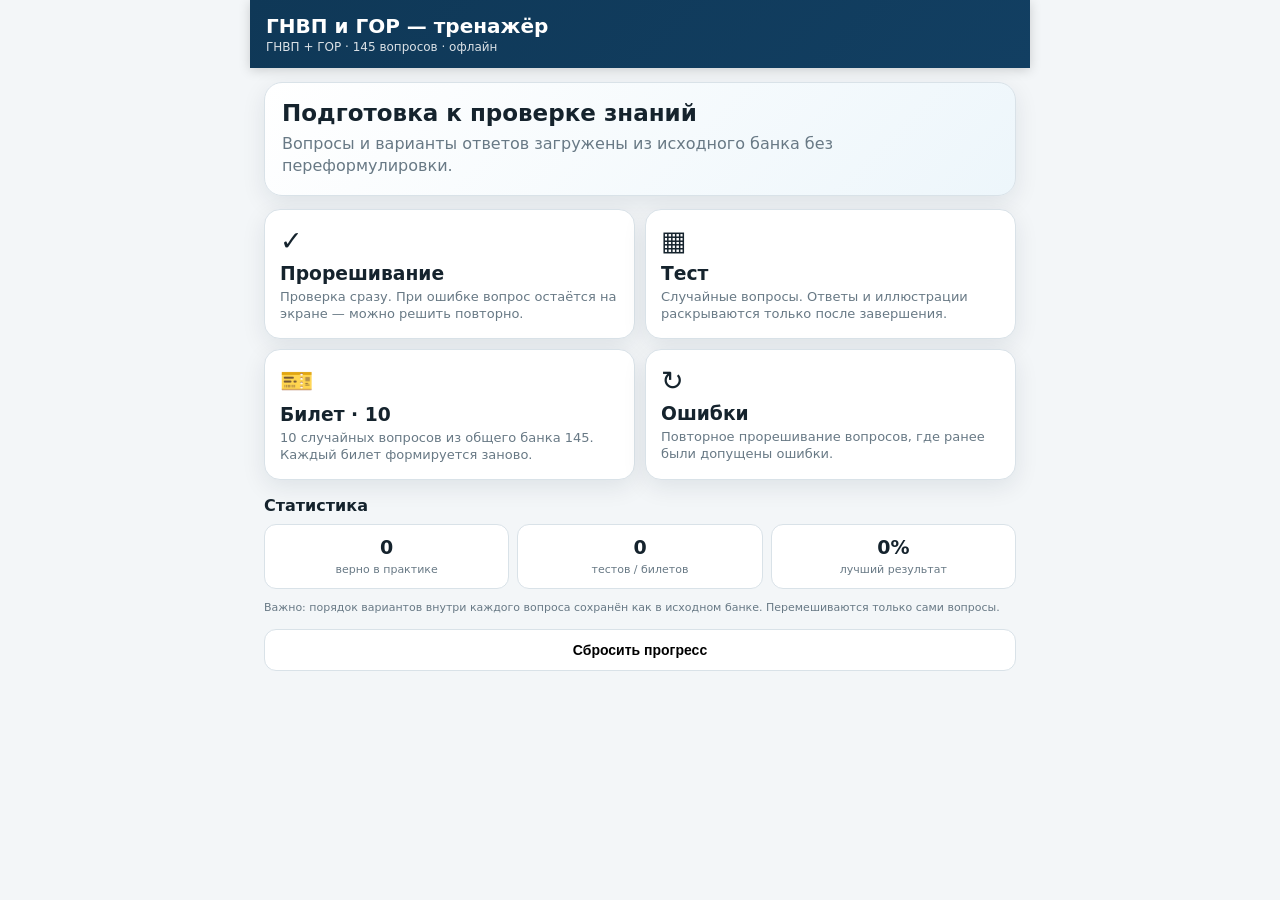
==== commit 3593090e: "Fix reserved browser name in page header" ====
--- a/preview/index.html
+++ b/preview/index.html
@@ -33,20 +33,20 @@
 function saveStats(s){memoryStats=s;try{localStorage.setItem('trainerStatsV2',JSON.stringify(s))}catch(e){}}
 function clearStats(){memoryStats=emptyStats();try{localStorage.removeItem('trainerStatsV2')}catch(e){}}
 function esc(s){return String(s).replace(/[&<>"']/g,m=>({'&':'&amp;','<':'&lt;','>':'&gt;','"':'&quot;',"'":'&#039;'}[m]))}
-function top(title,back=true){return `<div class="topbar"><div class="row">${back?'<button class="back" onclick="goHome()">‹ Назад</button>':''}<div><div class="brand">${esc(title)}</div><div class="subtitle">ГНВП + ГОР · 145 вопросов · офлайн</div></div></div></div>`}
+function appHeader(title,back=true){return `<div class="topbar"><div class="row">${back?'<button class="back" onclick="goHome()">‹ Назад</button>':''}<div><div class="brand">${esc(title)}</div><div class="subtitle">ГНВП + ГОР · 145 вопросов · офлайн</div></div></div></div>`}
 function goHome(){state.screen='home';renderHome()}
-function renderHome(){const s=stats();app.innerHTML=top('ГНВП и ГОР — тренажёр',false)+`<div class="screen"><div class="hero"><h1>Подготовка к проверке знаний</h1><p>Вопросы и варианты ответов загружены из исходного банка без переформулировки.</p></div><div class="grid"><div class="card" onclick="openPractice()"><div class="icon">✓</div><h3>Прорешивание</h3><p>Проверка сразу. При ошибке вопрос остаётся на экране — можно решить повторно.</p></div><div class="card" onclick="openTestSettings()"><div class="icon">▦</div><h3>Тест</h3><p>Случайные вопросы. Ответы и иллюстрации раскрываются только после завершения.</p></div><div class="card" onclick="startTicket()"><div class="icon">🎫</div><h3>Билет · 10</h3><p>10 случайных вопросов из общего банка 145. Каждый билет формируется заново.</p></div><div class="card" onclick="openMistakes()"><div class="icon">↻</div><h3>Ошибки</h3><p>Повторное прорешивание вопросов, где ранее были допущены ошибки.</p></div></div><div class="section-title">Статистика</div><div class="stats"><div class="stat"><b>${s.practiceCorrect}</b><span>верно в практике</span></div><div class="stat"><b>${s.tests}</b><span>тестов / билетов</span></div><div class="stat"><b>${s.best}%</b><span>лучший результат</span></div></div><div class="source-note">Важно: порядок вариантов внутри каждого вопроса сохранён как в исходном банке. Перемешиваются только сами вопросы.</div><div class="actions"><button class="ghost" onclick="resetProgress()">Сбросить прогресс</button></div></div>`}
+function renderHome(){const s=stats();app.innerHTML=appHeader('ГНВП и ГОР — тренажёр',false)+`<div class="screen"><div class="hero"><h1>Подготовка к проверке знаний</h1><p>Вопросы и варианты ответов загружены из исходного банка без переформулировки.</p></div><div class="grid"><div class="card" onclick="openPractice()"><div class="icon">✓</div><h3>Прорешивание</h3><p>Проверка сразу. При ошибке вопрос остаётся на экране — можно решить повторно.</p></div><div class="card" onclick="openTestSettings()"><div class="icon">▦</div><h3>Тест</h3><p>Случайные вопросы. Ответы и иллюстрации раскрываются только после завершения.</p></div><div class="card" onclick="startTicket()"><div class="icon">🎫</div><h3>Билет · 10</h3><p>10 случайных вопросов из общего банка 145. Каждый билет формируется заново.</p></div><div class="card" onclick="openMistakes()"><div class="icon">↻</div><h3>Ошибки</h3><p>Повторное прорешивание вопросов, где ранее были допущены ошибки.</p></div></div><div class="section-title">Статистика</div><div class="stats"><div class="stat"><b>${s.practiceCorrect}</b><span>верно в практике</span></div><div class="stat"><b>${s.tests}</b><span>тестов / билетов</span></div><div class="stat"><b>${s.best}%</b><span>лучший результат</span></div></div><div class="source-note">Важно: порядок вариантов внутри каждого вопроса сохранён как в исходном банке. Перемешиваются только сами вопросы.</div><div class="actions"><button class="ghost" onclick="resetProgress()">Сбросить прогресс</button></div></div>`}
 function resetProgress(){if(confirm('Сбросить статистику и список ошибок?')){clearStats();renderHome()}}
 function filterQuestions(f){return f==='ALL'?QUESTIONS:QUESTIONS.filter(q=>q.domain===f)}
-function settingsBlock(action,title,practice=false){return top(title)+`<div class="screen"><div class="settings"><label>Раздел</label><select id="filter"><option value="ALL">Все вопросы — ГНВП + ГОР (145)</option><option value="ГНВП">Только ГНВП (120)</option><option value="ГОР">Только ГОР (25)</option></select>${practice?'<label>Порядок</label><select id="order"><option value="SEQ">По порядку</option><option value="RND">Случайно</option></select>':`<label>Количество вопросов</label><select id="count"><option>10</option><option>20</option><option selected>25</option><option>50</option><option>100</option><option>145</option></select>`}<div class="actions"><button class="primary" onclick="${action}">Начать</button></div></div></div>`}
+function settingsBlock(action,title,practice=false){return appHeader(title)+`<div class="screen"><div class="settings"><label>Раздел</label><select id="filter"><option value="ALL">Все вопросы — ГНВП + ГОР (145)</option><option value="ГНВП">Только ГНВП (120)</option><option value="ГОР">Только ГОР (25)</option></select>${practice?'<label>Порядок</label><select id="order"><option value="SEQ">По порядку</option><option value="RND">Случайно</option></select>':`<label>Количество вопросов</label><select id="count"><option>10</option><option>20</option><option selected>25</option><option>50</option><option>100</option><option>145</option></select>`}<div class="actions"><button class="primary" onclick="${action}">Начать</button></div></div></div>`}
 function openPractice(){app.innerHTML=settingsBlock('startPractice()','Прорешивание',true)}
-function startPractice(ids=null){state.mode='practice';state.index=0;state.answers={};let q;if(ids){q=QUESTIONS.filter(x=>ids.includes(x.id));q=shuffle(q)}else{const f=($('#filter')?$('#filter').value:'ALL');q=filterQuestions(f);if((($('#order')?$('#order').value:'SEQ'))==='RND')q=shuffle(q)}state.queue=q;if(!q.length){app.innerHTML=top('Ошибки')+'<div class="screen"><div class="empty">Ошибок пока нет.</div></div>';return}renderQuestion()}
+function startPractice(ids=null){state.mode='practice';state.index=0;state.answers={};let q;if(ids){q=QUESTIONS.filter(x=>ids.includes(x.id));q=shuffle(q)}else{const f=($('#filter')?$('#filter').value:'ALL');q=filterQuestions(f);if((($('#order')?$('#order').value:'SEQ'))==='RND')q=shuffle(q)}state.queue=q;if(!q.length){app.innerHTML=appHeader('Ошибки')+'<div class="screen"><div class="empty">Ошибок пока нет.</div></div>';return}renderQuestion()}
 function openMistakes(){startPractice(stats().wrongIds||[])}
 function openTestSettings(){app.innerHTML=settingsBlock('startTest()','Тест')}
 function startTest(){state.mode='test';state.index=0;state.answers={};const f=$('#filter').value;const pool=filterQuestions(f);const n=Math.min(parseInt($('#count').value),pool.length);state.queue=shuffle(pool).slice(0,n);renderQuestion()}
 function startTicket(){state.mode='ticket';state.index=0;state.answers={};state.ticketNo=Math.floor(1000+Math.random()*9000);state.queue=shuffle(QUESTIONS).slice(0,10);renderQuestion()}
 function visualHtml(q){return q.image?`<div class="visual"><div class="visual-note">Справочная иллюстрация после ответа. Текст вопроса и варианты берутся только из исходного банка.</div><img src="${q.image}" alt="Иллюстрация к вопросу"></div>`:''}
-function renderQuestion(){const q=state.queue[state.index];state.currentSelected=new Set(state.answers[q.id]||[]);const pct=state.index/state.queue.length*100;const opts=q.options;app.innerHTML=top(state.mode==='practice'?'Прорешивание':state.mode==='ticket'?`Билет №${state.ticketNo}`:'Тест')+`<div class="screen"><div class="qmeta"><span>${q.domain} · №${q.number}</span><span>${state.index+1} / ${state.queue.length}</span></div><div class="progress"><div class="bar" style="width:${pct}%"></div></div><div class="qcard"><div class="qtext">${esc(q.question)}</div><div class="small">${q.correct.length>1?'Выберите все правильные варианты.':'Выберите один правильный вариант.'}</div><div id="options">${opts.map(o=>`<div class="option" data-id="${o.id}" onclick="toggleOption('${o.id}')"><span class="badge">${o.id}</span><span class="otext">${esc(o.text)}</span></div>`).join('')}</div><div id="feedback" class="feedback"></div><div id="visualSlot"></div><div class="actions"><button class="primary" onclick="submitCurrent()">${state.mode==='practice'?'Проверить':'Сохранить ответ'}</button>${state.mode==='practice'?'<button class="secondary" onclick="showCorrect()">Показать ответ</button>':''}</div>${state.mode!=='practice'&&state.index>0?'<div class="actions"><button class="ghost" onclick="prevQuestion()">Назад</button></div>':''}</div></div>`;paintSelection()}
+function renderQuestion(){const q=state.queue[state.index];state.currentSelected=new Set(state.answers[q.id]||[]);const pct=state.index/state.queue.length*100;const opts=q.options;app.innerHTML=appHeader(state.mode==='practice'?'Прорешивание':state.mode==='ticket'?`Билет №${state.ticketNo}`:'Тест')+`<div class="screen"><div class="qmeta"><span>${q.domain} · №${q.number}</span><span>${state.index+1} / ${state.queue.length}</span></div><div class="progress"><div class="bar" style="width:${pct}%"></div></div><div class="qcard"><div class="qtext">${esc(q.question)}</div><div class="small">${q.correct.length>1?'Выберите все правильные варианты.':'Выберите один правильный вариант.'}</div><div id="options">${opts.map(o=>`<div class="option" data-id="${o.id}" onclick="toggleOption('${o.id}')"><span class="badge">${o.id}</span><span class="otext">${esc(o.text)}</span></div>`).join('')}</div><div id="feedback" class="feedback"></div><div id="visualSlot"></div><div class="actions"><button class="primary" onclick="submitCurrent()">${state.mode==='practice'?'Проверить':'Сохранить ответ'}</button>${state.mode==='practice'?'<button class="secondary" onclick="showCorrect()">Показать ответ</button>':''}</div>${state.mode!=='practice'&&state.index>0?'<div class="actions"><button class="ghost" onclick="prevQuestion()">Назад</button></div>':''}</div></div>`;paintSelection()}
 function toggleOption(id){const q=state.queue[state.index];if(q.correct.length===1)state.currentSelected=new Set([id]);else state.currentSelected.has(id)?state.currentSelected.delete(id):state.currentSelected.add(id);paintSelection()}
 function paintSelection(){document.querySelectorAll('.option').forEach(el=>el.classList.toggle('selected',state.currentSelected.has(el.dataset.id)))}
 function sameSet(a,b){a=[...a].sort();b=[...b].sort();return a.length===b.length&&a.every((x,i)=>x===b[i])}
@@ -55,9 +55,9 @@
 function markOptions(q,ok){document.querySelectorAll('.option').forEach(el=>{el.classList.remove('correct','wrong');if(ok&&q.correct.includes(el.dataset.id))el.classList.add('correct');if(!ok&&state.currentSelected.has(el.dataset.id))el.classList.add('wrong')})}
 function submitCurrent(){const q=state.queue[state.index];const selected=[...state.currentSelected];if(!selected.length){showFeedback('note','Выберите вариант ответа.');return}if(state.mode==='practice'){const ok=sameSet(selected,q.correct);let s=stats();if(ok){s.practiceCorrect++;s.wrongIds=(s.wrongIds||[]).filter(id=>id!==q.id);saveStats(s);markOptions(q,true);showFeedback('good','Верно. '+esc(q.correctExplanation));$('#visualSlot').innerHTML=visualHtml(q);document.querySelector('.actions').innerHTML='<button class="primary" onclick="nextPractice()">Следующий вопрос</button>'}else{s.practiceWrong++;if(!s.wrongIds.includes(q.id))s.wrongIds.push(q.id);saveStats(s);markOptions(q,false);showFeedback('bad','Неверно. '+esc(selectedWrongReason(q,selected))+' Попробуйте ещё раз.');}return}state.answers[q.id]=selected;if(state.index<state.queue.length-1){state.index++;renderQuestion()}else finishExam()}
 function showCorrect(){const q=state.queue[state.index];document.querySelectorAll('.option').forEach(el=>{if(q.correct.includes(el.dataset.id))el.classList.add('correct')});showFeedback('note','Правильный ответ показан зелёным. Можно выбрать его и проверить ещё раз.');$('#visualSlot').innerHTML=visualHtml(q)}
-function nextPractice(){if(state.index<state.queue.length-1){state.index++;renderQuestion()}else app.innerHTML=top('Прорешивание')+'<div class="screen"><div class="result"><div class="score">Готово</div><p>Вы дошли до конца выбранного набора.</p><div class="actions"><button class="primary" onclick="goHome()">На главную</button></div></div></div>'}
+function nextPractice(){if(state.index<state.queue.length-1){state.index++;renderQuestion()}else app.innerHTML=appHeader('Прорешивание')+'<div class="screen"><div class="result"><div class="score">Готово</div><p>Вы дошли до конца выбранного набора.</p><div class="actions"><button class="primary" onclick="goHome()">На главную</button></div></div></div>'}
 function prevQuestion(){if(state.index>0){state.index--;renderQuestion()}}
-function finishExam(){let correct=0,wrong=[];state.queue.forEach(q=>{const a=state.answers[q.id]||[];if(sameSet(a,q.correct))correct++;else wrong.push({q,a})});const pct=Math.round(correct/state.queue.length*100);let s=stats();s.tests++;s.best=Math.max(s.best||0,pct);wrong.forEach(x=>{if(!s.wrongIds.includes(x.q.id))s.wrongIds.push(x.q.id)});saveStats(s);app.innerHTML=top(state.mode==='ticket'?`Билет №${state.ticketNo}`:'Результат')+`<div class="screen"><div class="result"><div class="score">${pct}%</div><h2>${correct} из ${state.queue.length}</h2><div class="actions"><button class="primary" onclick="${state.mode==='ticket'?'startTicket()':'openTestSettings()'}">${state.mode==='ticket'?'Новый билет':'Новый тест'}</button><button class="secondary" onclick="goHome()">На главную</button></div></div>${wrong.length?`<div class="section-title">Разбор ошибок</div>${wrong.map(reviewHtml).join('')}`:'<div class="hero" style="margin-top:13px"><b>Ошибок нет.</b></div>'}</div>`}
+function finishExam(){let correct=0,wrong=[];state.queue.forEach(q=>{const a=state.answers[q.id]||[];if(sameSet(a,q.correct))correct++;else wrong.push({q,a})});const pct=Math.round(correct/state.queue.length*100);let s=stats();s.tests++;s.best=Math.max(s.best||0,pct);wrong.forEach(x=>{if(!s.wrongIds.includes(x.q.id))s.wrongIds.push(x.q.id)});saveStats(s);app.innerHTML=appHeader(state.mode==='ticket'?`Билет №${state.ticketNo}`:'Результат')+`<div class="screen"><div class="result"><div class="score">${pct}%</div><h2>${correct} из ${state.queue.length}</h2><div class="actions"><button class="primary" onclick="${state.mode==='ticket'?'startTicket()':'openTestSettings()'}">${state.mode==='ticket'?'Новый билет':'Новый тест'}</button><button class="secondary" onclick="goHome()">На главную</button></div></div>${wrong.length?`<div class="section-title">Разбор ошибок</div>${wrong.map(reviewHtml).join('')}`:'<div class="hero" style="margin-top:13px"><b>Ошибок нет.</b></div>'}</div>`}
 function reviewHtml(x){const q=x.q,chosen=x.a.map(id=>q.options.find(o=>o.id===id)).filter(Boolean),corr=q.correct.map(id=>q.options.find(o=>o.id===id)).filter(Boolean);return `<div class="review-item"><span class="pill">${q.domain} · №${q.number}</span><b style="display:block;margin-top:6px">${esc(q.question)}</b><div class="small"><b>Ваш ответ:</b> ${chosen.length?chosen.map(o=>o.id+' — '+esc(o.text)).join('; '):'нет ответа'}</div><div class="small"><b>Правильно:</b> ${corr.map(o=>o.id+' — '+esc(o.text)).join('; ')}</div><div class="small" style="margin-top:5px">${esc(q.wrongExplanation)}</div>${visualHtml(q)}</div>`}
 renderHome();
 window.__trainerReady=true;
